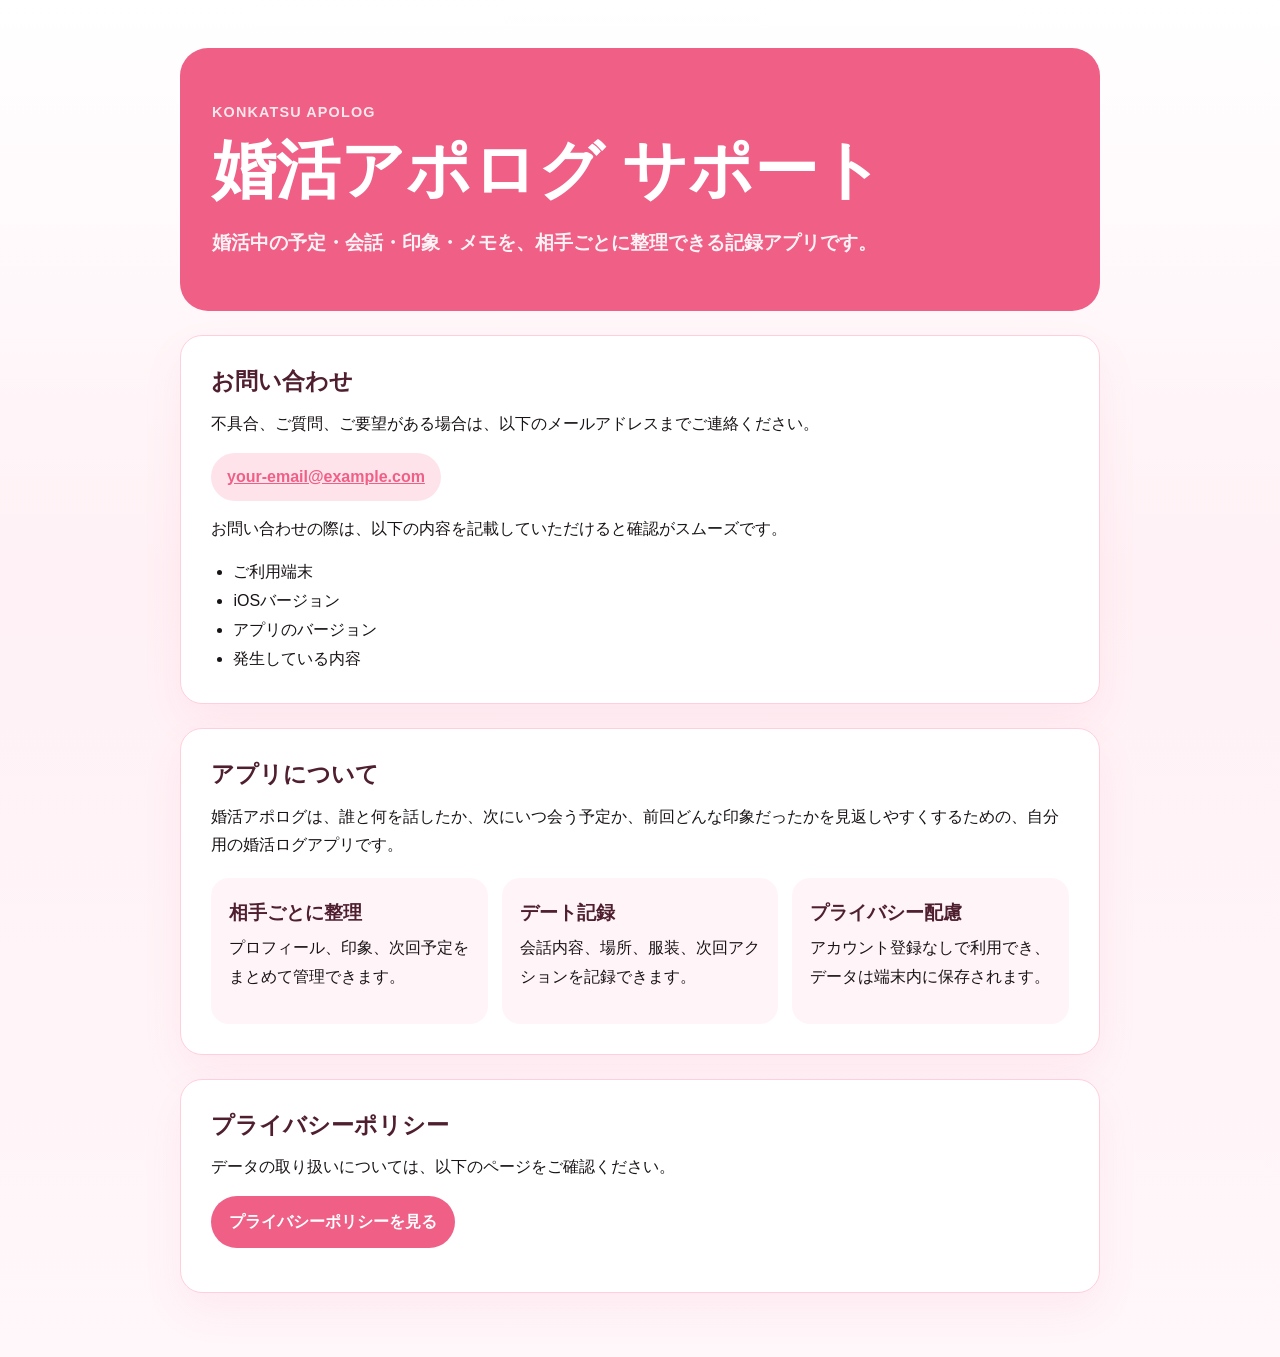
==== index.html @ 40fb6178 "Add files via upload Add support pages" ====
<!doctype html>
<html lang="ja">
<head>
  <meta charset="utf-8">
  <meta name="viewport" content="width=device-width, initial-scale=1">
  <title>婚活アポログ サポート</title>
  <meta name="description" content="婚活アポログのサポートページです。不具合、ご質問、ご要望はこちらからご確認ください。">
  <link rel="stylesheet" href="./styles.css">
</head>
<body>
  <main class="page">
    <section class="hero">
      <p class="eyebrow">Konkatsu ApoLog</p>
      <h1>婚活アポログ サポート</h1>
      <p class="lead">婚活中の予定・会話・印象・メモを、相手ごとに整理できる記録アプリです。</p>
    </section>

    <section class="section">
      <h2>お問い合わせ</h2>
      <p>不具合、ご質問、ご要望がある場合は、以下のメールアドレスまでご連絡ください。</p>
      <p class="contact"><a href="mailto:your-email@example.com">your-email@example.com</a></p>
      <p>お問い合わせの際は、以下の内容を記載していただけると確認がスムーズです。</p>
      <ul>
        <li>ご利用端末</li>
        <li>iOSバージョン</li>
        <li>アプリのバージョン</li>
        <li>発生している内容</li>
      </ul>
    </section>

    <section class="section">
      <h2>アプリについて</h2>
      <p>婚活アポログは、誰と何を話したか、次にいつ会う予定か、前回どんな印象だったかを見返しやすくするための、自分用の婚活ログアプリです。</p>
      <div class="features">
        <div>
          <h3>相手ごとに整理</h3>
          <p>プロフィール、印象、次回予定をまとめて管理できます。</p>
        </div>
        <div>
          <h3>デート記録</h3>
          <p>会話内容、場所、服装、次回アクションを記録できます。</p>
        </div>
        <div>
          <h3>プライバシー配慮</h3>
          <p>アカウント登録なしで利用でき、データは端末内に保存されます。</p>
        </div>
      </div>
    </section>

    <section class="section">
      <h2>プライバシーポリシー</h2>
      <p>データの取り扱いについては、以下のページをご確認ください。</p>
      <p><a class="button" href="./privacy.html">プライバシーポリシーを見る</a></p>
    </section>
  </main>
</body>
</html>
---- styles.css ----
:root {
  color-scheme: light;
  --accent: #ef5f86;
  --accent-dark: #4f1f2f;
  --bg: #fff1f5;
  --panel: #ffffff;
  --text: #181316;
  --muted: #6f666a;
  --line: #ffd0dc;
}

* {
  box-sizing: border-box;
}

body {
  margin: 0;
  font-family: -apple-system, BlinkMacSystemFont, "Hiragino Sans", "Yu Gothic", "Noto Sans JP", sans-serif;
  background: linear-gradient(180deg, #fff 0%, var(--bg) 42%, #fff7fa 100%);
  color: var(--text);
  line-height: 1.8;
}

a {
  color: var(--accent);
  font-weight: 700;
}

.page {
  width: min(920px, calc(100% - 32px));
  margin: 0 auto;
  padding: 48px 0 64px;
}

.hero {
  padding: 52px 32px;
  border-radius: 28px;
  background: var(--accent);
  color: white;
}

.eyebrow {
  margin: 0 0 8px;
  font-size: 0.9rem;
  font-weight: 800;
  letter-spacing: 0.08em;
  text-transform: uppercase;
  opacity: 0.85;
}

h1 {
  margin: 0;
  font-size: clamp(2rem, 7vw, 4rem);
  line-height: 1.15;
}

.lead {
  max-width: 680px;
  margin: 18px 0 0;
  font-size: 1.18rem;
  font-weight: 700;
  opacity: 0.92;
}

.section {
  margin-top: 24px;
  padding: 30px;
  border: 1px solid var(--line);
  border-radius: 22px;
  background: var(--panel);
  box-shadow: 0 18px 40px rgba(239, 95, 134, 0.08);
}

h2 {
  margin: 0 0 12px;
  color: var(--accent-dark);
  font-size: 1.45rem;
  line-height: 1.35;
}

h3 {
  margin: 0 0 4px;
  color: var(--accent-dark);
}

p {
  margin: 0 0 14px;
}

ul {
  margin: 8px 0 0;
  padding-left: 1.4rem;
}

.contact {
  display: inline-block;
  padding: 10px 16px;
  border-radius: 999px;
  background: #ffe3eb;
}

.features {
  display: grid;
  grid-template-columns: repeat(3, 1fr);
  gap: 14px;
  margin-top: 18px;
}

.features > div {
  padding: 18px;
  border-radius: 18px;
  background: #fff5f8;
}

.button {
  display: inline-block;
  padding: 12px 18px;
  border-radius: 999px;
  background: var(--accent);
  color: white;
  text-decoration: none;
}

.policy h2 {
  margin-top: 26px;
}

.back {
  margin: 24px 0 0;
  text-align: center;
}

@media (max-width: 720px) {
  .page {
    padding-top: 24px;
  }

  .hero,
  .section {
    padding: 24px;
  }

  .features {
    grid-template-columns: 1fr;
  }
}
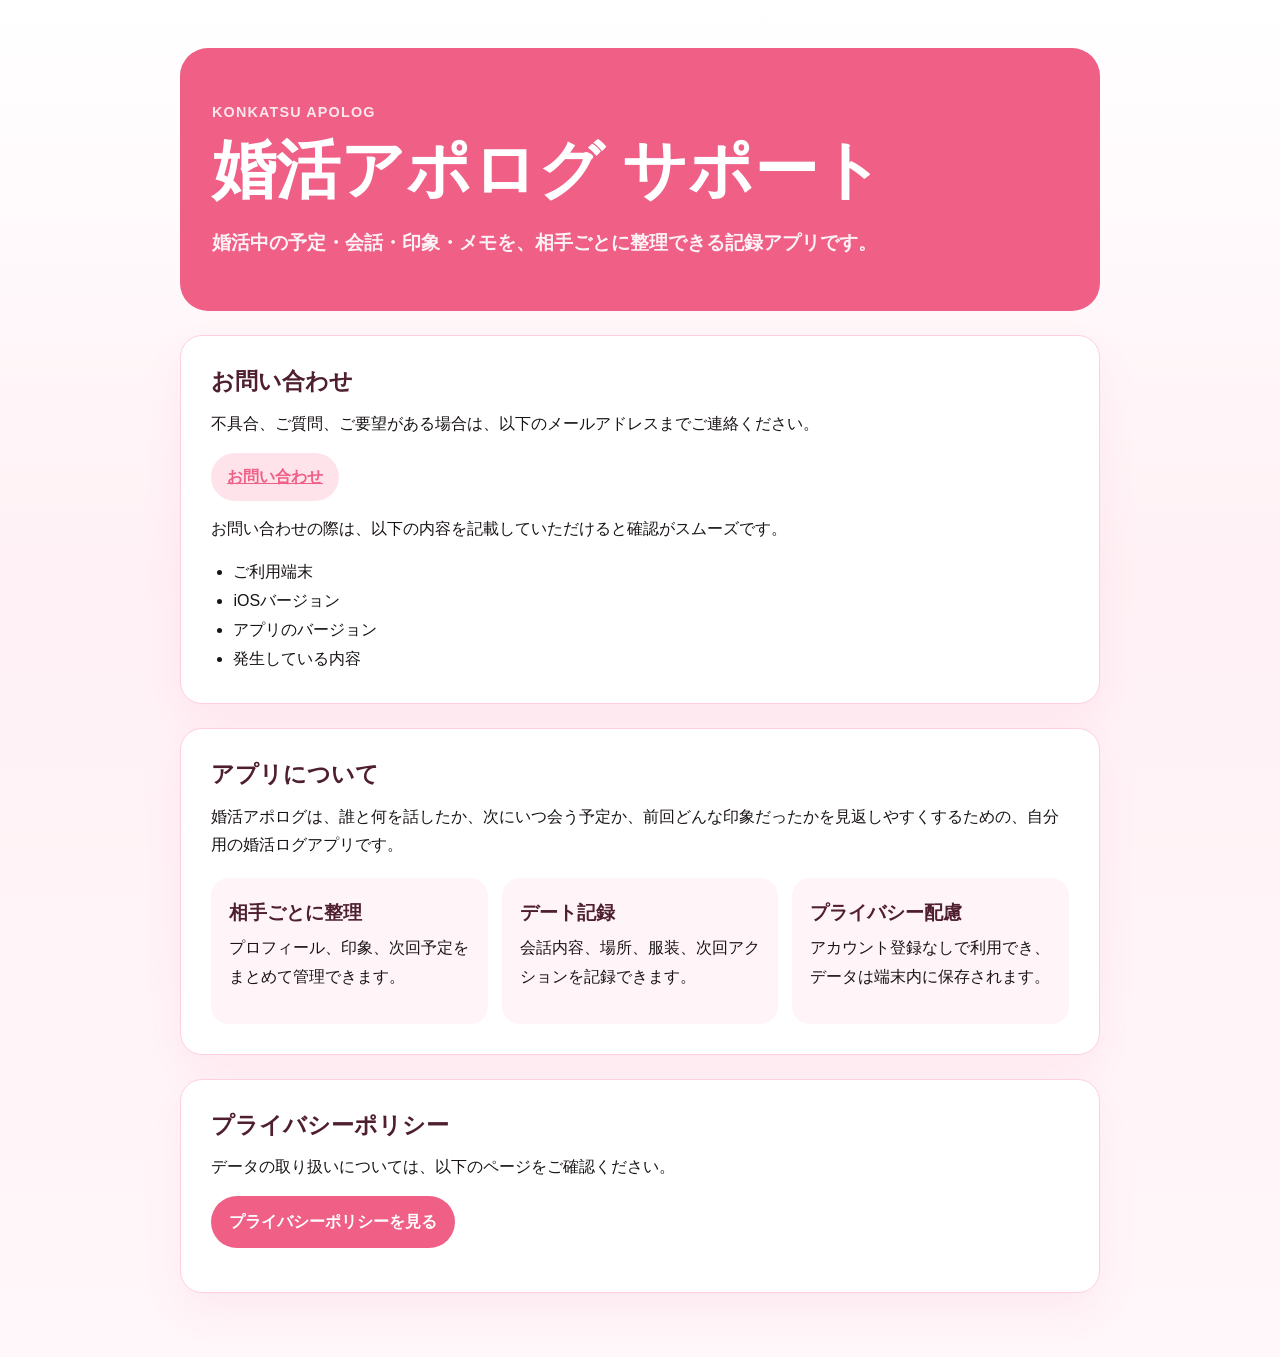
==== commit 97fe7df3: "Update contact email link in index.html" ====
--- a/index.html
+++ b/index.html
@@ -18,7 +18,7 @@
     <section class="section">
       <h2>お問い合わせ</h2>
       <p>不具合、ご質問、ご要望がある場合は、以下のメールアドレスまでご連絡ください。</p>
-      <p class="contact"><a href="mailto:your-email@example.com">your-email@example.com</a></p>
+      <p class="contact"><a href="mailto:mailerdenight@gmail.com">お問い合わせ</a></p>
       <p>お問い合わせの際は、以下の内容を記載していただけると確認がスムーズです。</p>
       <ul>
         <li>ご利用端末</li>
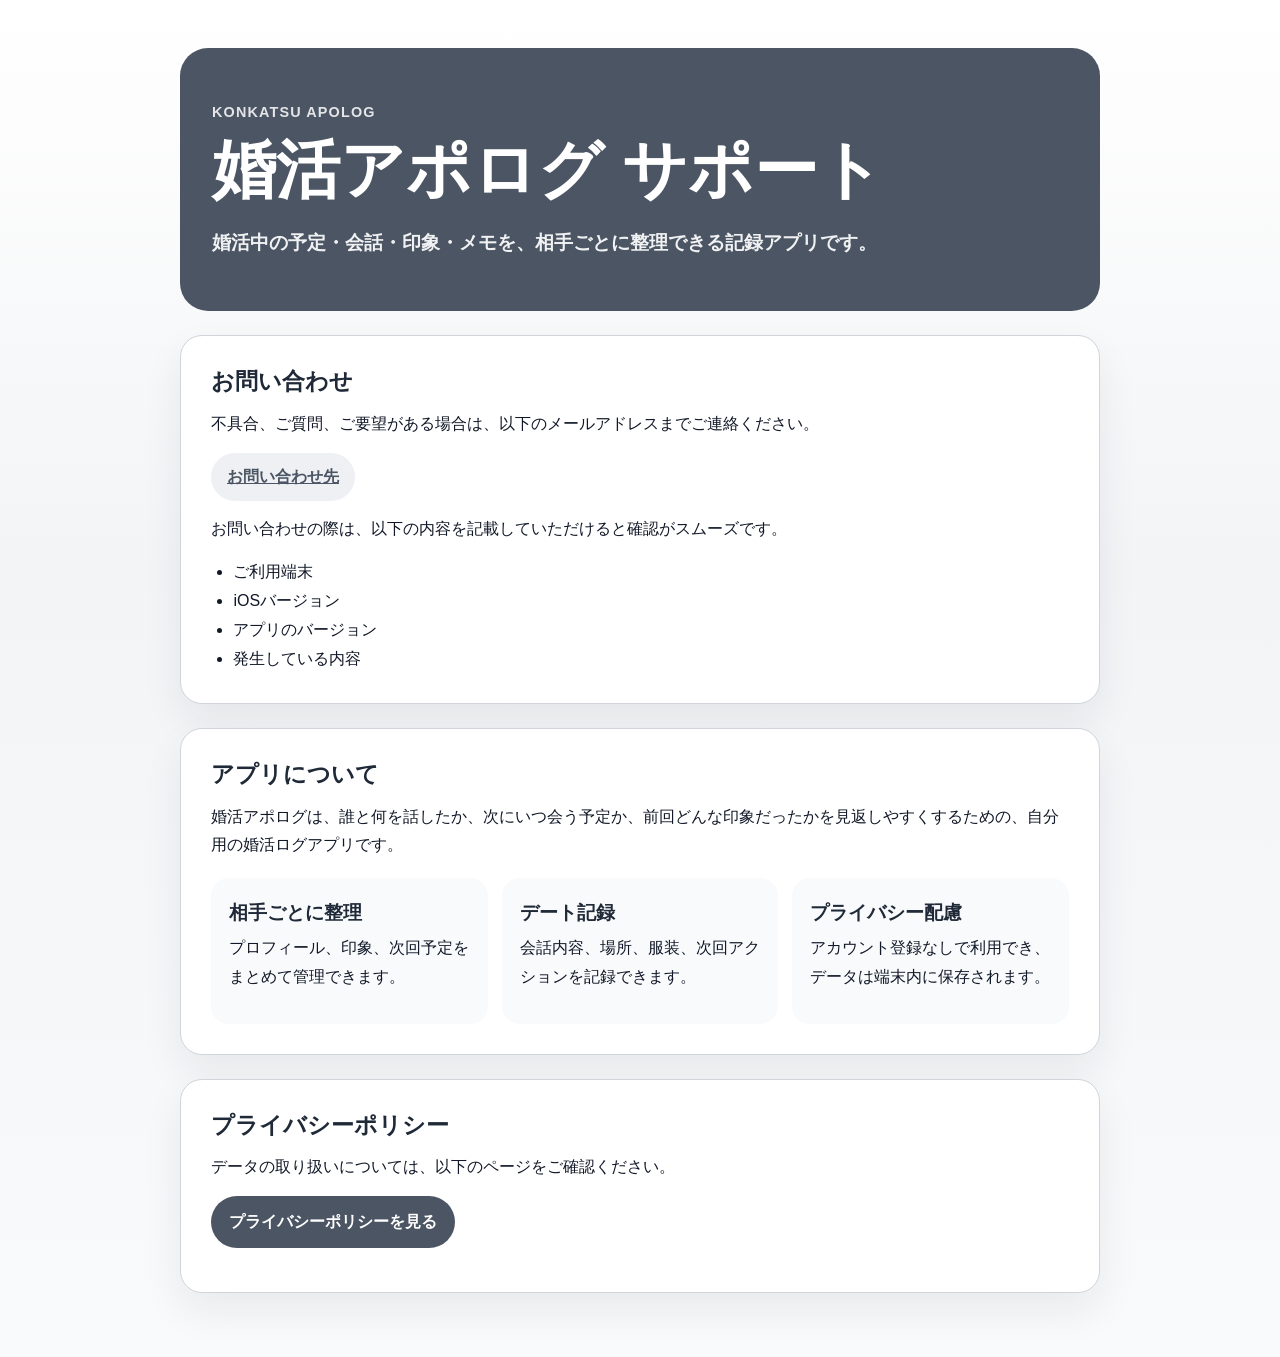
==== commit 794e0ee0: "Update contact email link text in index.html" ====
--- a/index.html
+++ b/index.html
@@ -18,7 +18,7 @@
     <section class="section">
       <h2>お問い合わせ</h2>
       <p>不具合、ご質問、ご要望がある場合は、以下のメールアドレスまでご連絡ください。</p>
-      <p class="contact"><a href="mailto:mailerdenight@gmail.com">お問い合わせ</a></p>
+      <p class="contact"><a href="mailto:mailerdenight@gmail.com">お問い合わせ先</a></p>
       <p>お問い合わせの際は、以下の内容を記載していただけると確認がスムーズです。</p>
       <ul>
         <li>ご利用端末</li>
--- a/styles.css
+++ b/styles.css
@@ -1,12 +1,12 @@
 :root {
   color-scheme: light;
-  --accent: #ef5f86;
-  --accent-dark: #4f1f2f;
-  --bg: #fff1f5;
+  --accent: #4b5563;
+  --accent-dark: #1f2937;
+  --bg: #f3f4f6;
   --panel: #ffffff;
-  --text: #181316;
-  --muted: #6f666a;
-  --line: #ffd0dc;
+  --text: #111827;
+  --muted: #6b7280;
+  --line: #d1d5db;
 }
 
 * {
@@ -16,7 +16,7 @@
 body {
   margin: 0;
   font-family: -apple-system, BlinkMacSystemFont, "Hiragino Sans", "Yu Gothic", "Noto Sans JP", sans-serif;
-  background: linear-gradient(180deg, #fff 0%, var(--bg) 42%, #fff7fa 100%);
+  background: linear-gradient(180deg, #fff 0%, var(--bg) 42%, #f9fafb 100%);
   color: var(--text);
   line-height: 1.8;
 }
@@ -68,7 +68,7 @@
   border: 1px solid var(--line);
   border-radius: 22px;
   background: var(--panel);
-  box-shadow: 0 18px 40px rgba(239, 95, 134, 0.08);
+  box-shadow: 0 18px 40px rgba(17, 24, 39, 0.07);
 }
 
 h2 {
@@ -96,7 +96,7 @@
   display: inline-block;
   padding: 10px 16px;
   border-radius: 999px;
-  background: #ffe3eb;
+  background: #eef0f3;
 }
 
 .features {
@@ -109,7 +109,7 @@
 .features > div {
   padding: 18px;
   border-radius: 18px;
-  background: #fff5f8;
+  background: #f8fafc;
 }
 
 .button {
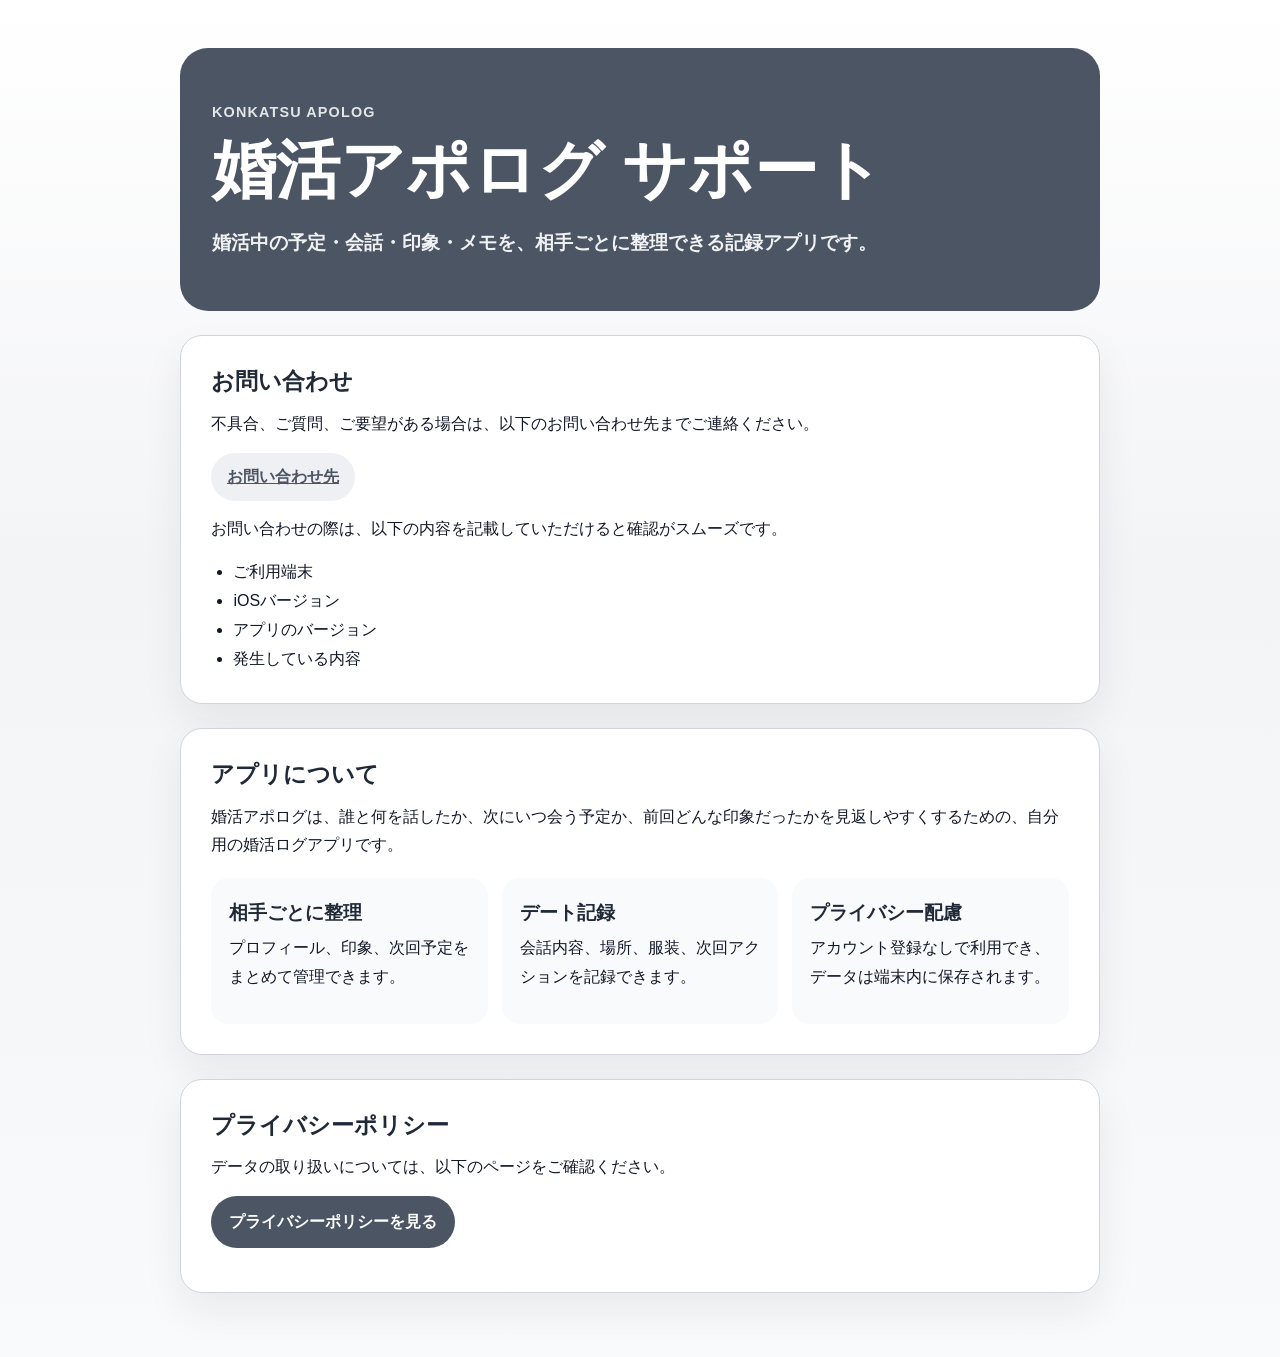
==== commit 70d4e3ea: "Update index.html" ====
--- a/index.html
+++ b/index.html
@@ -17,7 +17,7 @@
 
     <section class="section">
       <h2>お問い合わせ</h2>
-      <p>不具合、ご質問、ご要望がある場合は、以下のメールアドレスまでご連絡ください。</p>
+      <p>不具合、ご質問、ご要望がある場合は、以下のお問い合わせ先までご連絡ください。</p>
       <p class="contact"><a href="mailto:mailerdenight@gmail.com">お問い合わせ先</a></p>
       <p>お問い合わせの際は、以下の内容を記載していただけると確認がスムーズです。</p>
       <ul>
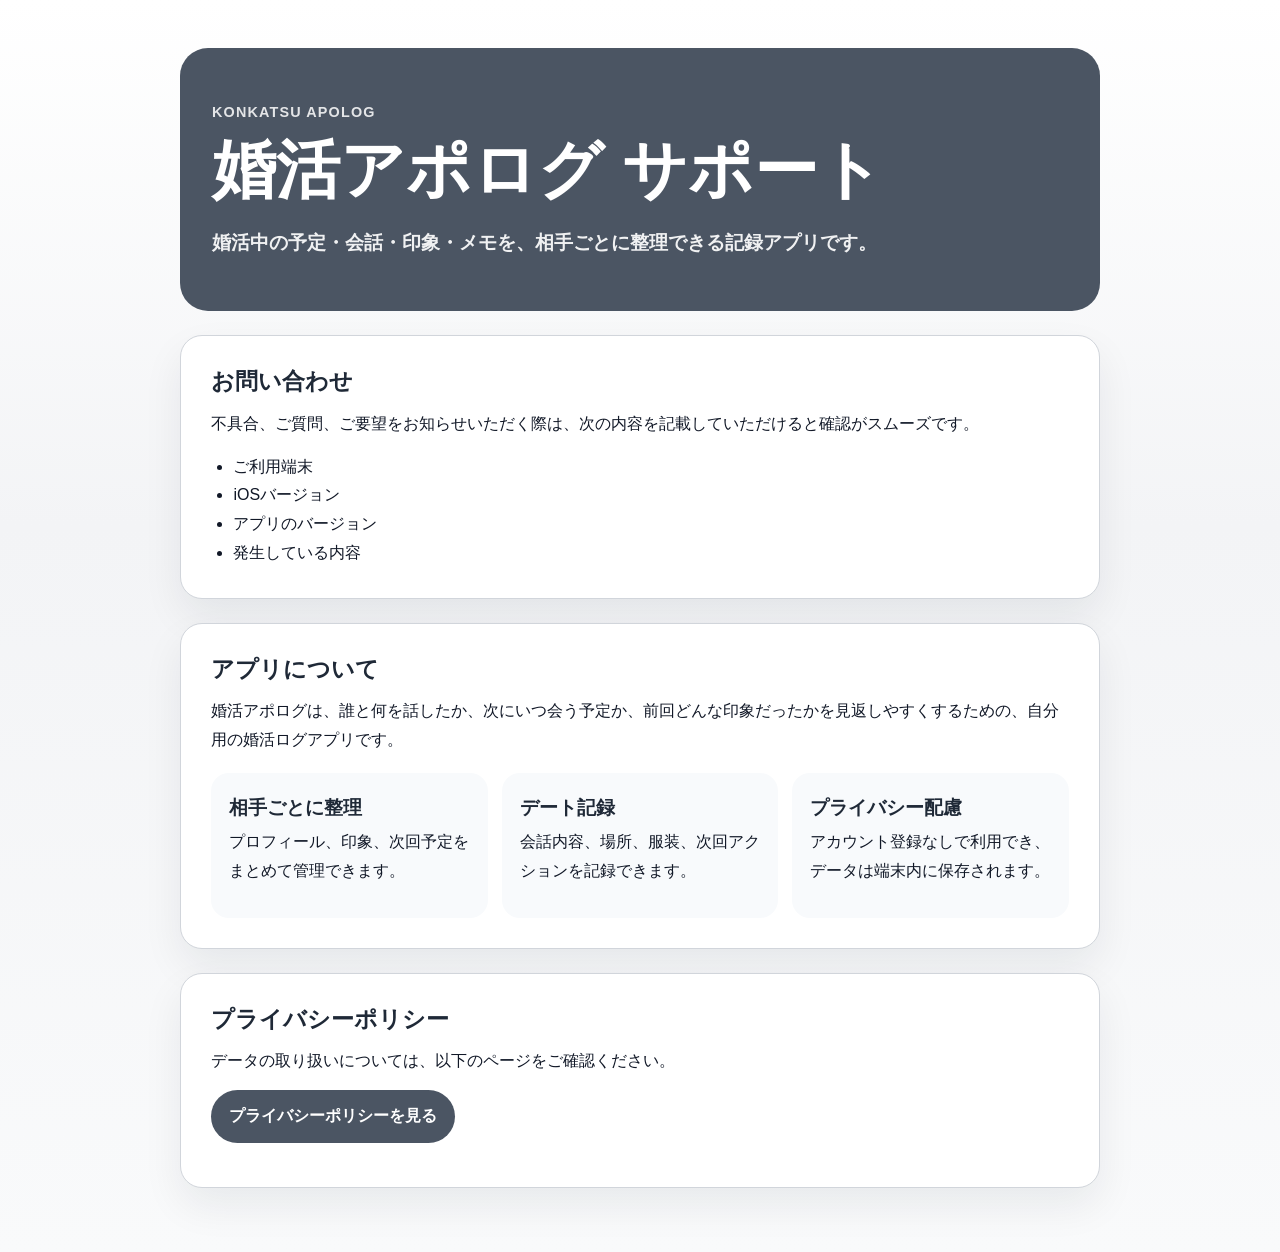
==== commit df3a811c: "Update support page for rewarded ads" ====
--- a/index.html
+++ b/index.html
@@ -17,9 +17,7 @@
 
     <section class="section">
       <h2>お問い合わせ</h2>
-      <p>不具合、ご質問、ご要望がある場合は、以下のお問い合わせ先までご連絡ください。</p>
-      <p class="contact"><a href="mailto:mailerdenight@gmail.com">お問い合わせ先</a></p>
-      <p>お問い合わせの際は、以下の内容を記載していただけると確認がスムーズです。</p>
+      <p>不具合、ご質問、ご要望をお知らせいただく際は、次の内容を記載していただけると確認がスムーズです。</p>
       <ul>
         <li>ご利用端末</li>
         <li>iOSバージョン</li>
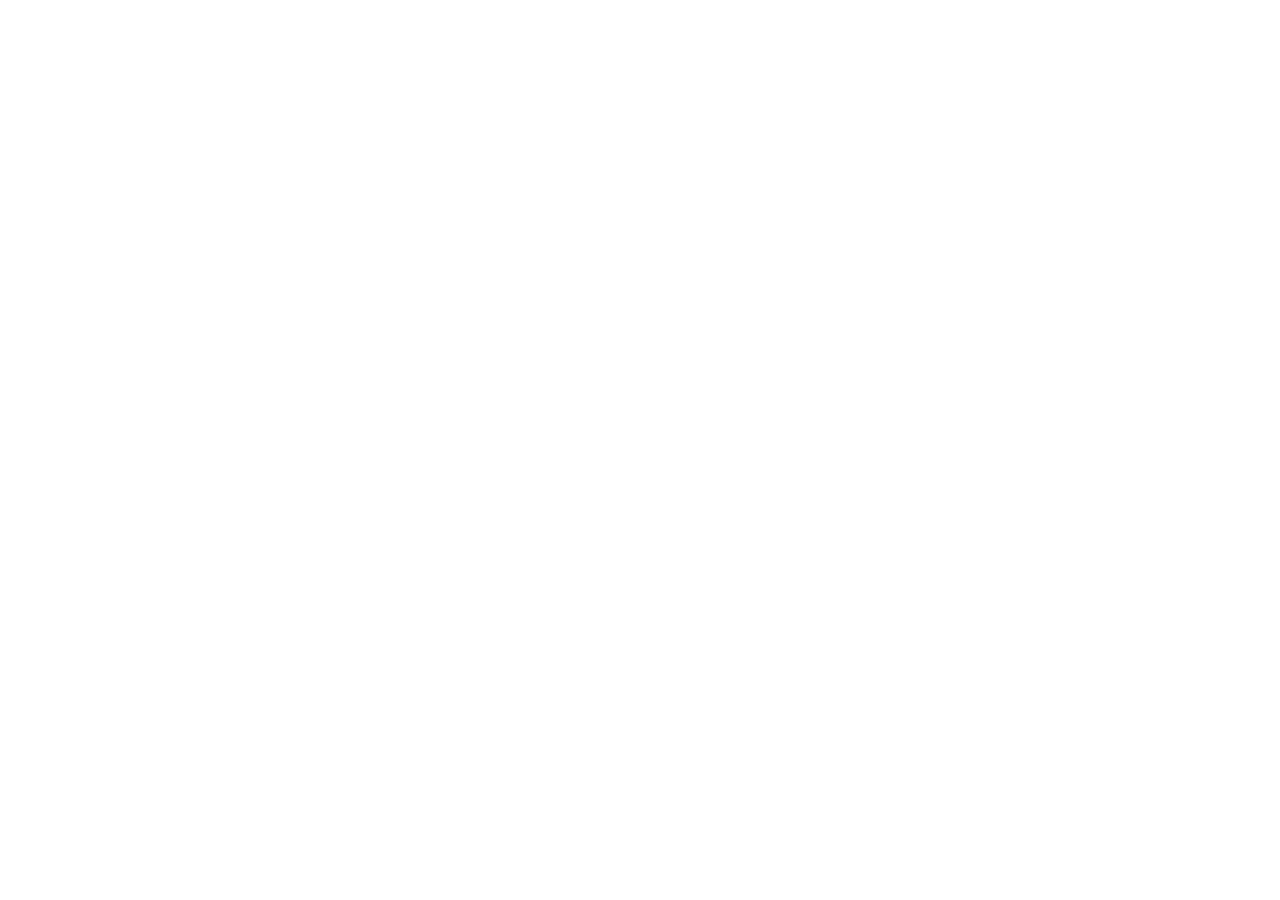
==== commit acc3d1c9: "Move website content to central app site and redirect legacy URLs" ====
--- a/index.html
+++ b/index.html
@@ -1,55 +1 @@
-<!doctype html>
-<html lang="ja">
-<head>
-  <meta charset="utf-8">
-  <meta name="viewport" content="width=device-width, initial-scale=1">
-  <title>婚活アポログ サポート</title>
-  <meta name="description" content="婚活アポログのサポートページです。不具合、ご質問、ご要望はこちらからご確認ください。">
-  <link rel="stylesheet" href="./styles.css">
-</head>
-<body>
-  <main class="page">
-    <section class="hero">
-      <p class="eyebrow">Konkatsu ApoLog</p>
-      <h1>婚活アポログ サポート</h1>
-      <p class="lead">婚活中の予定・会話・印象・メモを、相手ごとに整理できる記録アプリです。</p>
-    </section>
-
-    <section class="section">
-      <h2>お問い合わせ</h2>
-      <p>不具合、ご質問、ご要望をお知らせいただく際は、次の内容を記載していただけると確認がスムーズです。</p>
-      <ul>
-        <li>ご利用端末</li>
-        <li>iOSバージョン</li>
-        <li>アプリのバージョン</li>
-        <li>発生している内容</li>
-      </ul>
-    </section>
-
-    <section class="section">
-      <h2>アプリについて</h2>
-      <p>婚活アポログは、誰と何を話したか、次にいつ会う予定か、前回どんな印象だったかを見返しやすくするための、自分用の婚活ログアプリです。</p>
-      <div class="features">
-        <div>
-          <h3>相手ごとに整理</h3>
-          <p>プロフィール、印象、次回予定をまとめて管理できます。</p>
-        </div>
-        <div>
-          <h3>デート記録</h3>
-          <p>会話内容、場所、服装、次回アクションを記録できます。</p>
-        </div>
-        <div>
-          <h3>プライバシー配慮</h3>
-          <p>アカウント登録なしで利用でき、データは端末内に保存されます。</p>
-        </div>
-      </div>
-    </section>
-
-    <section class="section">
-      <h2>プライバシーポリシー</h2>
-      <p>データの取り扱いについては、以下のページをご確認ください。</p>
-      <p><a class="button" href="./privacy.html">プライバシーポリシーを見る</a></p>
-    </section>
-  </main>
-</body>
-</html>
+<!doctype html><html lang="ja"><head><meta charset="utf-8"><meta name="viewport" content="width=device-width,initial-scale=1"><meta http-equiv="refresh" content="0; url=https://mailerdenight.github.io/konkatsu-apolog/support/"><link rel="canonical" href="https://mailerdenight.github.io/konkatsu-apolog/support/"><title>ページ移転のお知らせ</title></head><body><p>ページを移転しました。<a href="https://mailerdenight.github.io/konkatsu-apolog/support/">新しいページを開く</a></p></body></html>
